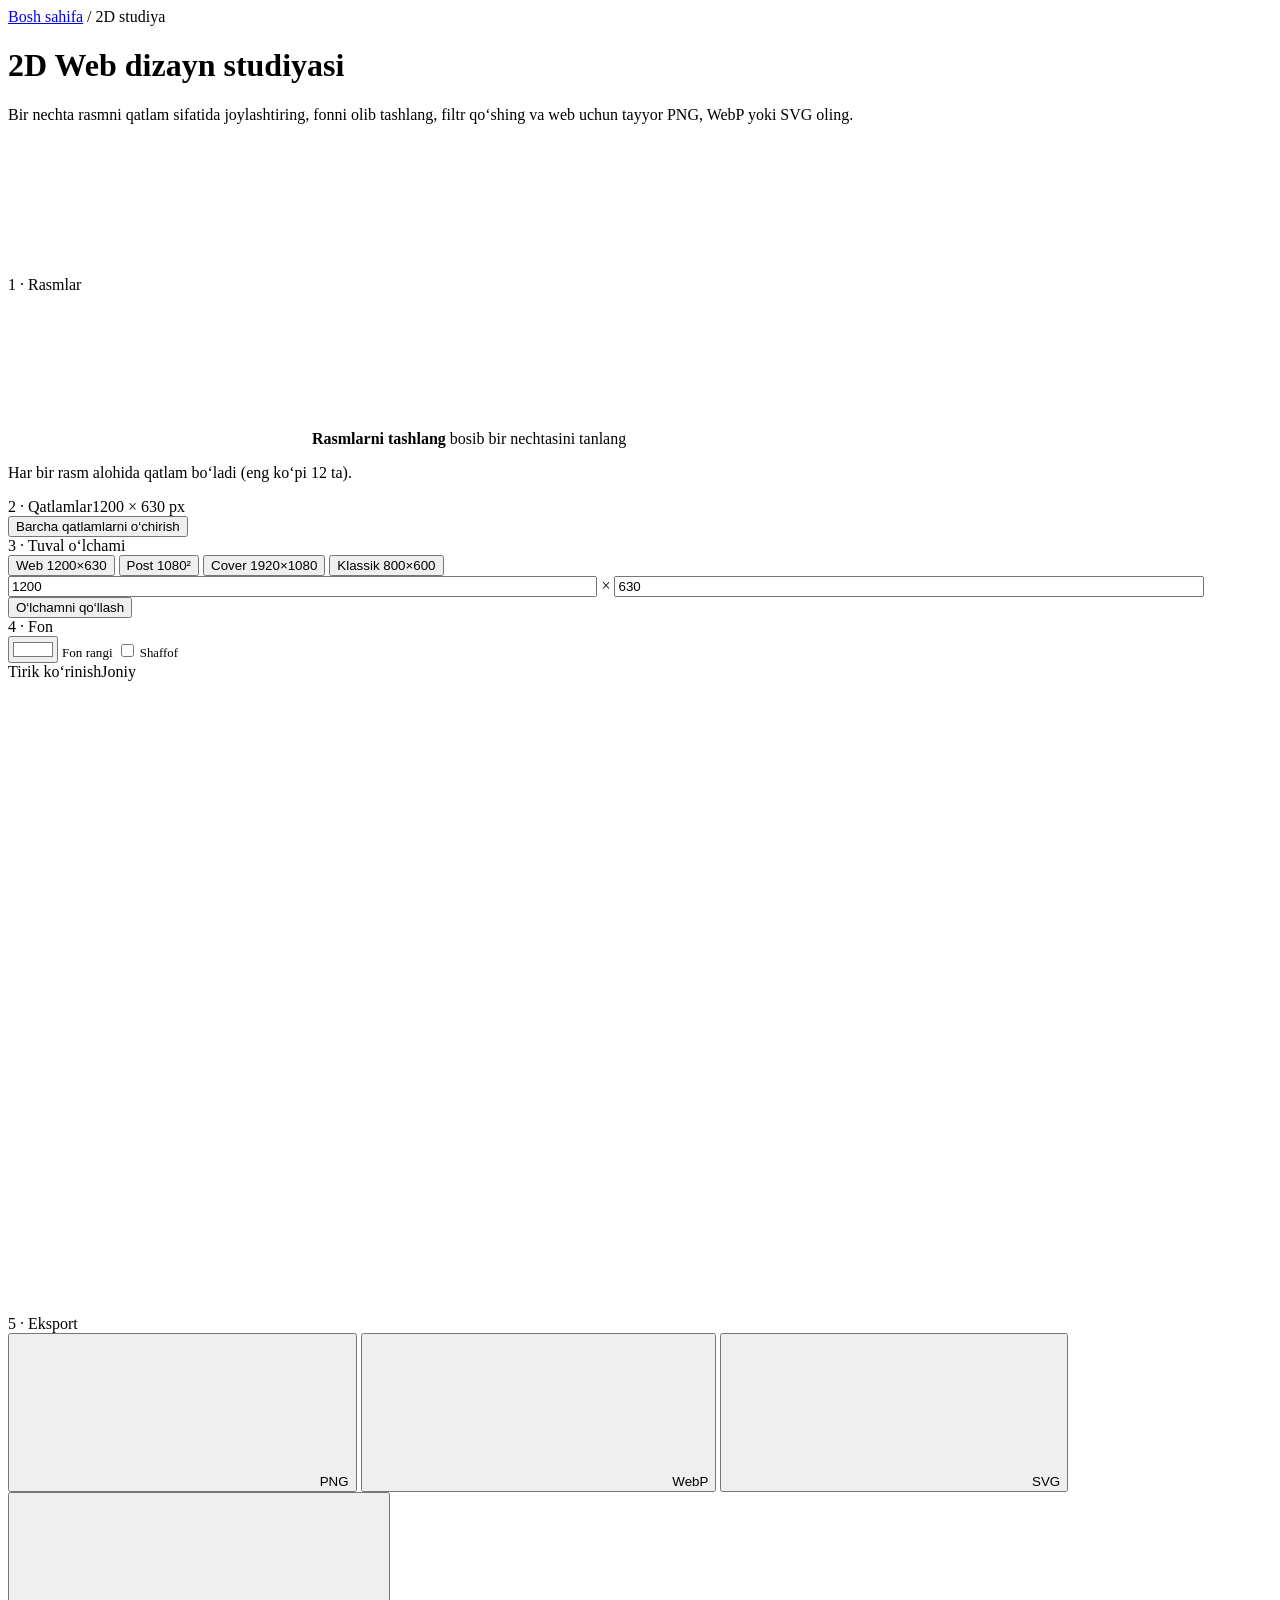
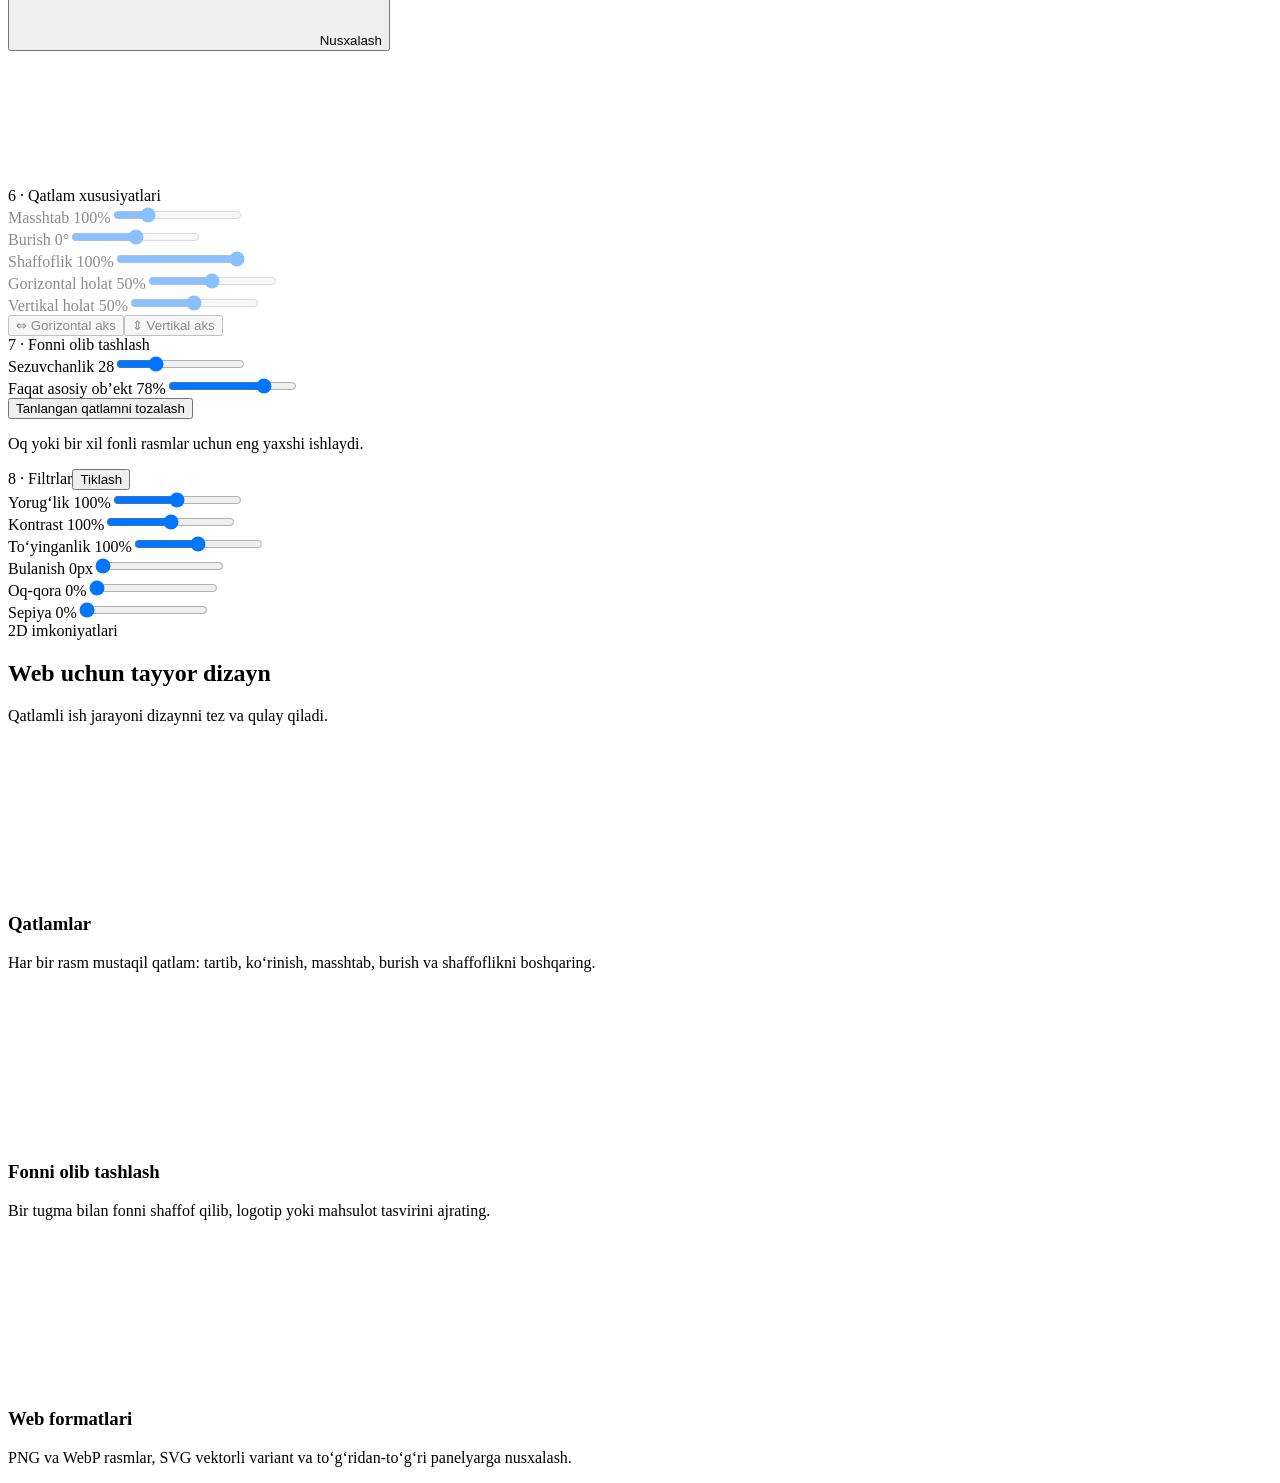
==== 2d.html @ 5fc11f39 "Add files via upload" ====
<!DOCTYPE html>
<html lang="uz">
<head>
<meta charset="utf-8">
<meta name="viewport" content="width=device-width, initial-scale=1, viewport-fit=cover">
<meta name="description" content="Form3D 2D studiyasi — rasmlardan qatlamli web dizayn yaratish, fonni olib tashlash, filtrlar va PNG/WebP/SVG eksporti.">
<meta name="theme-color" content="#6d5efc">
<link rel="icon" type="image/svg+xml" href="assets/favicon.svg">
<title>2D Web studiya — Form3D</title>
<link rel="preconnect" href="https://fonts.googleapis.com">
<link rel="preconnect" href="https://fonts.gstatic.com" crossorigin>
<link href="https://fonts.googleapis.com/css2?family=Manrope:wght@400;500;600;700;800&display=swap" rel="stylesheet">
<link rel="stylesheet" href="assets/css/style.css">
</head>
<body data-page="2d">
<div id="site-header"></div>

<main>
  <div class="page-head container">
    <div class="crumb"><a href="index.html">Bosh sahifa</a> / <span>2D studiya</span></div>
    <h1>2D Web dizayn studiyasi</h1>
    <p class="lead">Bir nechta rasmni qatlam sifatida joylashtiring, fonni olib tashlang, filtr qo‘shing va web uchun tayyor PNG, WebP yoki SVG oling.</p>
  </div>

  <div class="container editor-layout">
    <!-- LEFT: layers & canvas -->
    <aside class="panel panel-pad">
      <div class="panel-title"><span>1 · Rasmlar</span><svg class="ico"><use href="#i-layers"></use></svg></div>
      <div class="dropzone" id="drop2">
        <svg class="ico"><use href="#i-upload"></use></svg>
        <b>Rasmlarni tashlang</b>
        <span>bosib bir nechtasini tanlang</span>
      </div>
      <input type="file" id="file2" accept="image/*" multiple hidden>
      <p class="hintline">Har bir rasm alohida qatlam bo‘ladi (eng ko‘pi 12 ta).</p>
      <div class="divider"></div>
      <div class="panel-title"><span>2 · Qatlamlar</span><span class="pill" id="canvasInfo">1200 × 630 px</span></div>
      <div class="layer-list" id="layerList"></div>
      <button class="btn ghost sm block mt-3" id="clearLayers">Barcha qatlamlarni o‘chirish</button>

      <div class="divider"></div>
      <div class="panel-title"><span>3 · Tuval o‘lchami</span></div>
      <div class="size-row">
        <button class="chip on" data-size="1200x630">Web 1200×630</button>
        <button class="chip" data-size="1080x1080">Post 1080²</button>
        <button class="chip" data-size="1920x1080">Cover 1920×1080</button>
        <button class="chip" data-size="800x600">Klassik 800×600</button>
      </div>
      <div class="row mt-3">
        <input type="number" id="cwIn" min="64" max="3000" value="1200" style="width:46%">
        <span class="faint">×</span>
        <input type="number" id="chIn" min="64" max="3000" value="630" style="width:46%">
      </div>
      <button class="btn soft sm block mt-2" id="applySize">O‘lchamni qo‘llash</button>

      <div class="divider"></div>
      <div class="panel-title"><span>4 · Fon</span></div>
      <div class="color-row">
        <input type="color" id="bgColor" value="#ffffff">
        <span class="muted" style="font-size:.82rem">Fon rangi</span>
        <label class="row" style="margin-left:auto;font-size:.8rem"><input type="checkbox" id="transparent"> Shaffof</label>
      </div>
    </aside>

    <!-- CENTER: canvas -->
    <section class="editor-center">
      <div class="panel panel-pad">
        <div class="panel-title"><span>Tirik ko‘rinish</span><span class="pill ok">Joniy</span></div>
        <div class="canvas-wrap"><canvas id="c2d" width="1200" height="630"></canvas></div>
      </div>
      <div class="panel panel-pad">
        <div class="panel-title"><span>5 · Eksport</span></div>
        <div class="export-bar">
          <button class="btn" id="dlPng2"><svg class="ico"><use href="#i-image"></use></svg> PNG</button>
          <button class="btn ghost" id="dlWebp"><svg class="ico"><use href="#i-globe"></use></svg> WebP</button>
          <button class="btn ghost" id="dlSvg"><svg class="ico"><use href="#i-box"></use></svg> SVG</button>
          <button class="btn soft" id="copyPng"><svg class="ico"><use href="#i-copy"></use></svg> Nusxalash</button>
        </div>
      </div>
    </section>

    <!-- RIGHT: properties -->
    <aside class="panel panel-pad editor-right">
      <div class="panel-title"><span>6 · Qatlam xususiyatlari</span><svg class="ico"><use href="#i-sliders"></use></svg></div>
      <div id="layerProps" style="opacity:.45">
        <div class="field"><label>Masshtab <output id="oScale">100%</output></label><input type="range" id="selScale" min="5" max="400" value="100"></div>
        <div class="field"><label>Burish <output id="oRot">0°</output></label><input type="range" id="selRot" min="-180" max="180" value="0"></div>
        <div class="field"><label>Shaffoflik <output id="oOpacity">100%</output></label><input type="range" id="selOpacity" min="5" max="100" value="100"></div>
        <div class="field"><label>Gorizontal holat <output id="oX">50%</output></label><input type="range" id="selX" min="0" max="100" value="50"></div>
        <div class="field"><label>Vertikal holat <output id="oY">50%</output></label><input type="range" id="selY" min="0" max="100" value="50"></div>
        <div class="row"><button class="chip" id="flipH">⇔ Gorizontal aks</button><button class="chip" id="flipV">⇕ Vertikal aks</button></div>
      </div>

      <div class="divider"></div>
      <div class="panel-title"><span>7 · Fonni olib tashlash</span></div>
      <div class="field"><label>Sezuvchanlik <output id="oTol2">28</output></label><input type="range" id="bgTol2" min="0" max="100" value="28"></div>
      <div class="field"><label>Faqat asosiy ob’ekt <output id="oIso2">78%</output></label><input type="range" id="iso2" min="0" max="100" value="78"></div>
      <button class="btn soft sm block" id="removeBg2">Tanlangan qatlamni tozalash</button>
      <p class="hintline">Oq yoki bir xil fonli rasmlar uchun eng yaxshi ishlaydi.</p>

      <div class="divider"></div>
      <div class="panel-title"><span>8 · Filtrlar</span><button class="chip" id="resetFilters">Tiklash</button></div>
      <div class="filter-grid">
        <div class="field"><label>Yorug‘lik <output id="oBright">100%</output></label><input type="range" id="fBright" min="0" max="200" value="100"></div>
        <div class="field"><label>Kontrast <output id="oContrast">100%</output></label><input type="range" id="fContrast" min="0" max="200" value="100"></div>
        <div class="field"><label>To‘yinganlik <output id="oSat">100%</output></label><input type="range" id="fSat" min="0" max="200" value="100"></div>
        <div class="field"><label>Bulanish <output id="oBlur">0px</output></label><input type="range" id="fBlur" min="0" max="20" value="0"></div>
        <div class="field"><label>Oq-qora <output id="oGray">0%</output></label><input type="range" id="fGray" min="0" max="100" value="0"></div>
        <div class="field"><label>Sepiya <output id="oSepia">0%</output></label><input type="range" id="fSepia" min="0" max="100" value="0"></div>
      </div>
    </aside>
  </div>

  <section class="section tight" style="background:var(--bg-alt)">
    <div class="container">
      <div class="section-head reveal"><span class="eyebrow">2D imkoniyatlari</span><h2>Web uchun tayyor dizayn</h2><p>Qatlamli ish jarayoni dizaynni tez va qulay qiladi.</p></div>
      <div class="grid g3">
        <div class="card reveal"><div class="ico-box"><svg class="ico"><use href="#i-layers"></use></svg></div><h3>Qatlamlar</h3><p>Har bir rasm mustaqil qatlam: tartib, ko‘rinish, masshtab, burish va shaffoflikni boshqaring.</p></div>
        <div class="card reveal"><div class="ico-box"><svg class="ico"><use href="#i-wand"></use></svg></div><h3>Fonni olib tashlash</h3><p>Bir tugma bilan fonni shaffof qilib, logotip yoki mahsulot tasvirini ajrating.</p></div>
        <div class="card reveal"><div class="ico-box"><svg class="ico"><use href="#i-globe"></use></svg></div><h3>Web formatlari</h3><p>PNG va WebP rasmlar, SVG vektorli variant va to‘g‘ridan-to‘g‘ri panelyarga nusxalash.</p></div>
      </div>
    </div>
  </section>
</main>

<div id="site-footer"></div>

<script src="assets/js/common.js"></script>
<script src="assets/js/relief.js"></script>
<script src="assets/js/two-d-studio.js"></script>
<script>
[['bgTol2','oTol2',''],['iso2','oIso2','%']].forEach(function(p){
  document.getElementById(p[0]).addEventListener('input', function(){
    document.getElementById(p[1]).textContent = this.value + p[2];
  });
});
</script>
</body>
</html>
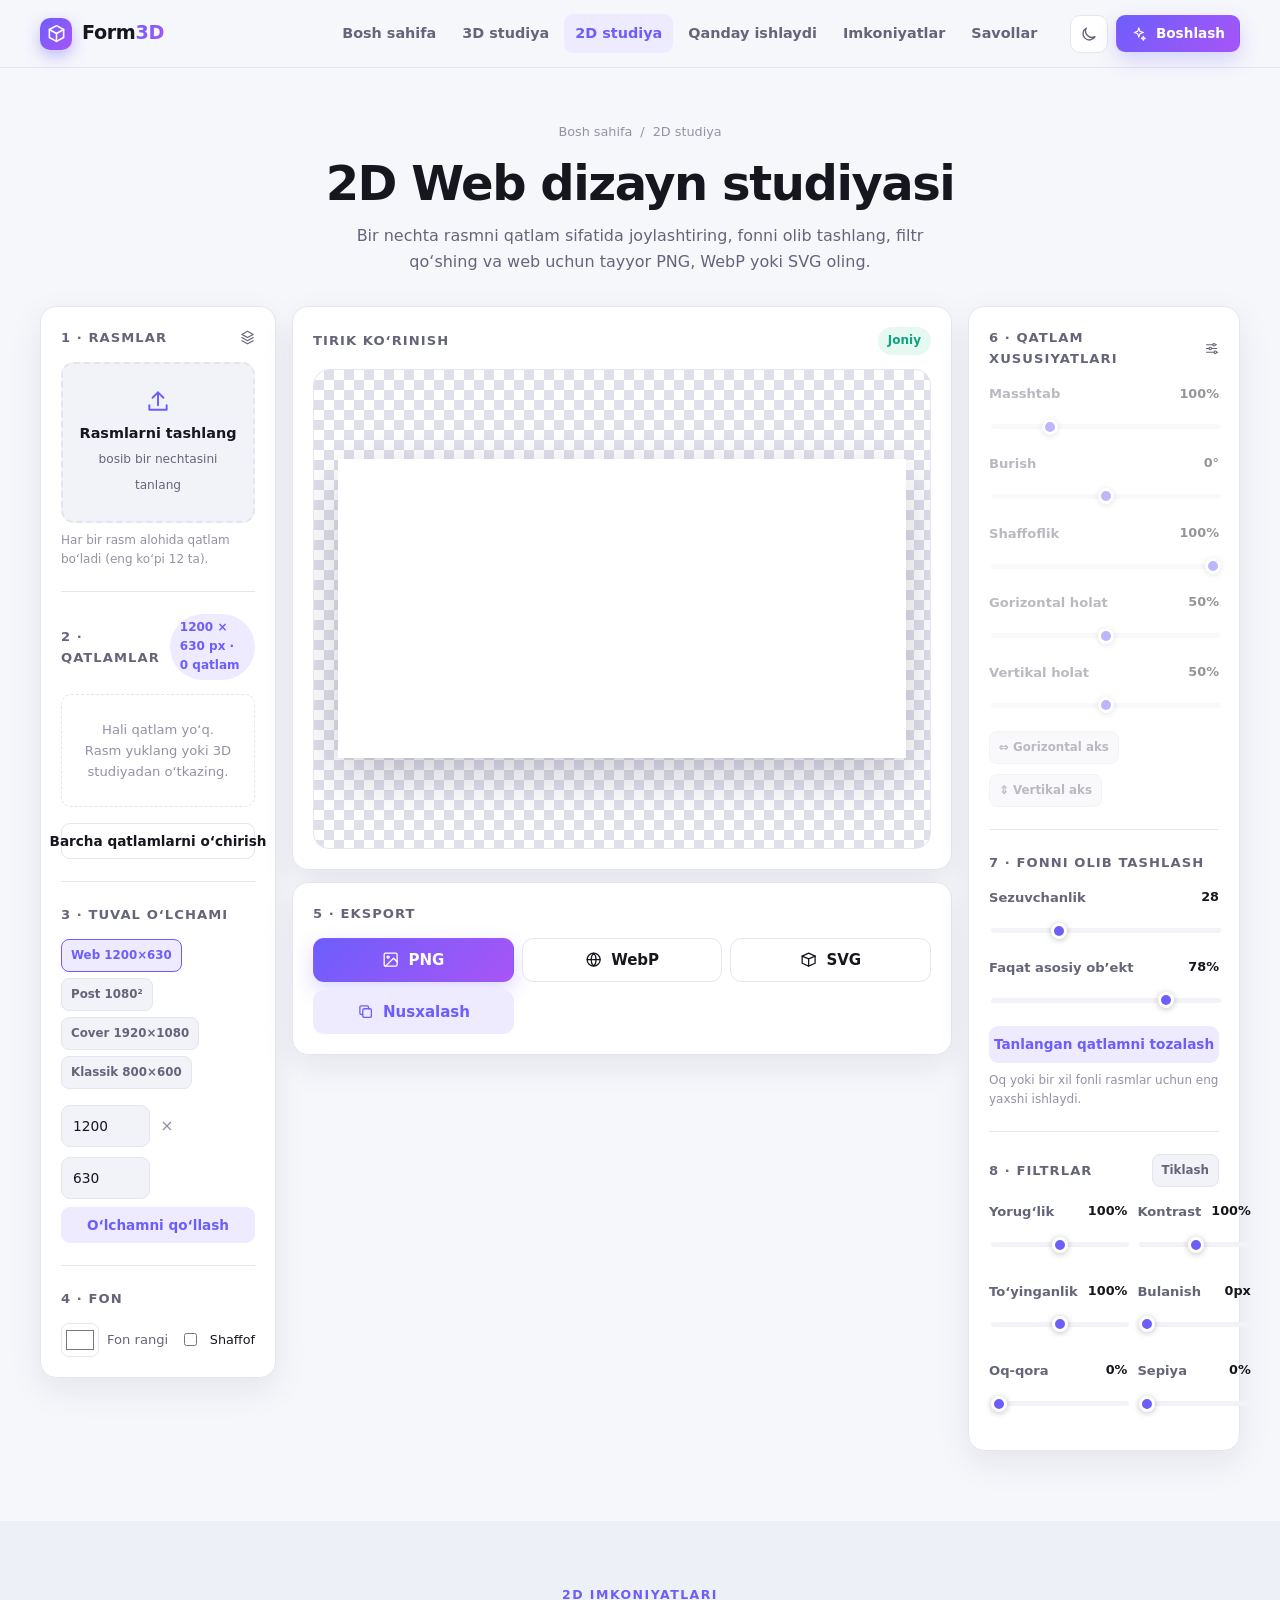
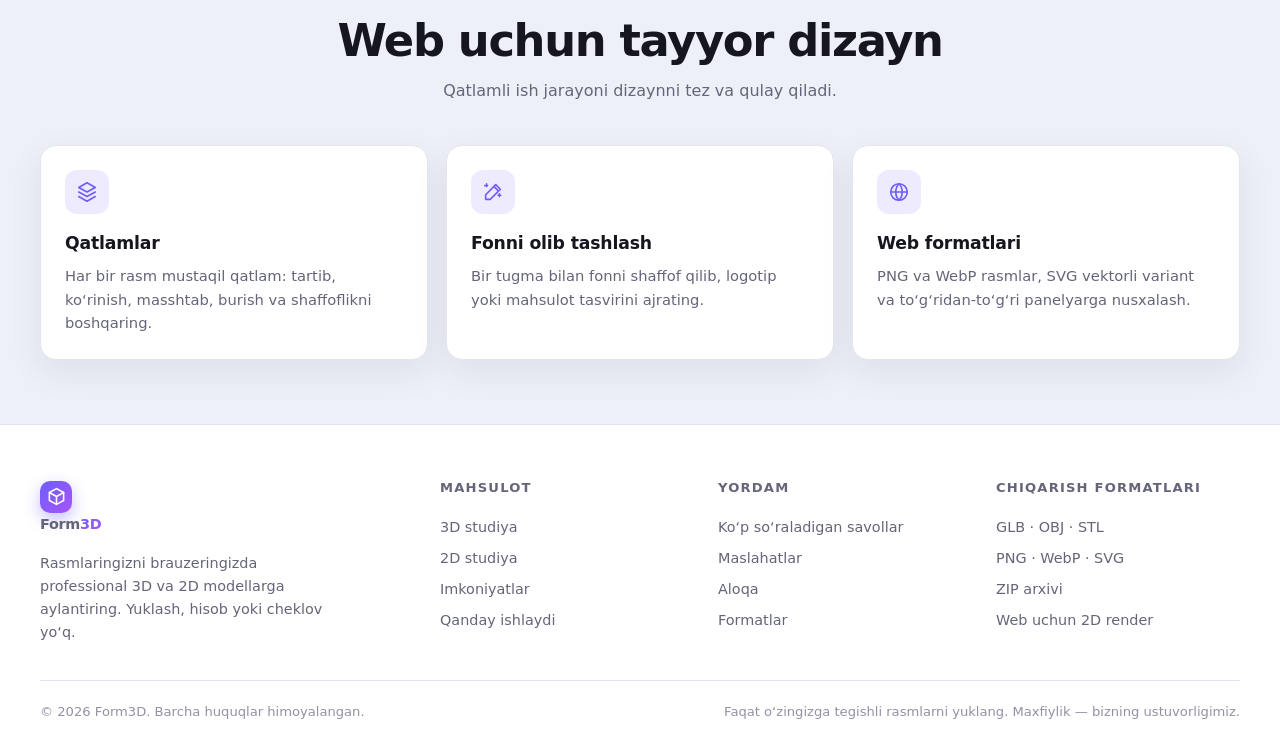
==== commit 27a0546b: "Add files via upload" ====
--- a/2d.html
+++ b/2d.html
@@ -5,12 +5,12 @@
 <meta name="viewport" content="width=device-width, initial-scale=1, viewport-fit=cover">
 <meta name="description" content="Form3D 2D studiyasi — rasmlardan qatlamli web dizayn yaratish, fonni olib tashlash, filtrlar va PNG/WebP/SVG eksporti.">
 <meta name="theme-color" content="#6d5efc">
-<link rel="icon" type="image/svg+xml" href="assets/favicon.svg">
+<link rel="icon" type="image/svg+xml" href="favicon.svg">
 <title>2D Web studiya — Form3D</title>
 <link rel="preconnect" href="https://fonts.googleapis.com">
 <link rel="preconnect" href="https://fonts.gstatic.com" crossorigin>
 <link href="https://fonts.googleapis.com/css2?family=Manrope:wght@400;500;600;700;800&display=swap" rel="stylesheet">
-<link rel="stylesheet" href="assets/css/style.css">
+<link rel="stylesheet" href="style.css">
 </head>
 <body data-page="2d">
 <div id="site-header"></div>
@@ -125,9 +125,9 @@
 
 <div id="site-footer"></div>
 
-<script src="assets/js/common.js"></script>
-<script src="assets/js/relief.js"></script>
-<script src="assets/js/two-d-studio.js"></script>
+<script src="common.js"></script>
+<script src="relief.js"></script>
+<script src="two-d-studio.js"></script>
 <script>
 [['bgTol2','oTol2',''],['iso2','oIso2','%']].forEach(function(p){
   document.getElementById(p[0]).addEventListener('input', function(){
--- a/style.css
+++ b/style.css
@@ -0,0 +1,384 @@
+/* ==========================================================================
+   Form3D — Professional UI system
+   ========================================================================== */
+:root{
+  --bg:#f6f7fb; --bg-alt:#eef0f8; --surface:#ffffff; --surface-2:#f2f3f9;
+  --text:#16161f; --muted:#65657a; --faint:#9292a5; --line:#e4e5ef;
+  --brand:#6d5efc; --brand-2:#a855f7; --brand-soft:#eeeaff; --brand-ink:#fff;
+  --ok:#0ea37f; --ok-soft:#e5f8f2; --warn:#e0930b; --danger:#e5484d;
+  --shadow:0 12px 34px rgba(30,26,70,.08); --shadow-lg:0 24px 64px rgba(30,26,70,.14);
+  --r:16px; --r-sm:10px; --header-h:68px; --max:1200px;
+  --grad:linear-gradient(135deg,var(--brand),var(--brand-2));
+  --checker:conic-gradient(#dfe0ea 25%,#fff 0 50%,#dfe0ea 0 75%,#fff 0) 0 0/20px 20px;
+}
+html[data-theme="dark"]{
+  --bg:#0b0b12; --bg-alt:#101018; --surface:#15151f; --surface-2:#1c1c29;
+  --text:#f4f4fa; --muted:#9c9cb0; --faint:#71718a; --line:#282838;
+  --brand:#8b7bff; --brand-2:#c77dff; --brand-soft:#241d40; --brand-ink:#120d22;
+  --ok:#34d3a6; --ok-soft:#123328; --warn:#fbbf24; --danger:#ff6b6b;
+  --shadow:0 14px 40px rgba(0,0,0,.34); --shadow-lg:0 28px 70px rgba(0,0,0,.5);
+  --checker:conic-gradient(#242433 25%,#15151f 0 50%,#242433 0 75%,#15151f 0) 0 0/20px 20px;
+}
+*,*::before,*::after{box-sizing:border-box}
+html{scroll-behavior:smooth;scroll-padding-top:calc(var(--header-h) + 18px)}
+body{margin:0;background:var(--bg);color:var(--text);font-family:Manrope,system-ui,-apple-system,"Segoe UI",Roboto,sans-serif;line-height:1.6;-webkit-font-smoothing:antialiased;overflow-x:hidden}
+body.nav-open{overflow:hidden}
+img,svg,canvas{display:block;max-width:100%}
+a{color:inherit;text-decoration:none}
+button,input,select,textarea{font:inherit;color:inherit}
+button{cursor:pointer}
+::selection{background:var(--brand);color:#fff}
+.ico{width:1.15em;height:1.15em;fill:none;stroke:currentColor;stroke-width:1.8;stroke-linecap:round;stroke-linejoin:round;flex:none}
+.ico.fill{fill:currentColor;stroke:none}
+.container{width:min(100% - 36px,var(--max));margin-inline:auto}
+.sr{position:absolute;width:1px;height:1px;overflow:hidden;clip:rect(0 0 0 0);white-space:nowrap}
+
+/* ---------- Header ---------- */
+.site-header{position:sticky;top:0;z-index:50;height:var(--header-h);background:color-mix(in srgb,var(--bg) 86%,transparent);backdrop-filter:blur(16px);border-bottom:1px solid var(--line)}
+.header-inner{height:100%;display:flex;align-items:center;gap:22px}
+.brand{display:flex;align-items:center;gap:10px;font-weight:800;font-size:1.2rem;letter-spacing:-.02em;white-space:nowrap}
+.brand-mark{width:32px;height:32px;border-radius:10px;background:var(--grad);display:grid;place-items:center;color:#fff;box-shadow:0 6px 16px color-mix(in srgb,var(--brand) 40%,transparent)}
+.brand-mark .ico{width:19px;height:19px;stroke-width:2}
+.grad-text{background:var(--grad);-webkit-background-clip:text;background-clip:text;color:transparent}
+.nav{display:flex;align-items:center;gap:4px;margin-left:auto;font-size:.9rem;font-weight:600;color:var(--muted)}
+.nav a{padding:8px 11px;border-radius:9px;transition:.18s}
+.nav a:hover{color:var(--text);background:var(--surface-2)}
+.nav a.active{color:var(--brand);background:var(--brand-soft)}
+.header-actions{display:flex;align-items:center;gap:8px}
+.icon-btn{width:38px;height:38px;display:grid;place-items:center;border:1px solid var(--line);background:var(--surface);border-radius:10px;color:var(--muted);transition:.18s}
+.icon-btn:hover{color:var(--brand);border-color:var(--brand)}
+.icon-btn .ico{width:18px;height:18px}
+.nav-toggle{display:none}
+@media(max-width:1060px){.nav{position:fixed;inset:var(--header-h) 0 auto;flex-direction:column;align-items:stretch;gap:4px;background:var(--surface);border-bottom:1px solid var(--line);padding:16px 18px 20px;box-shadow:var(--shadow-lg);transform:translateY(-12px);opacity:0;pointer-events:none;transition:.2s}.nav.open{transform:none;opacity:1;pointer-events:auto}.nav a{padding:12px 14px}.nav-toggle{display:grid}}
+
+/* ---------- Buttons ---------- */
+.btn{display:inline-flex;align-items:center;justify-content:center;gap:9px;border:1px solid transparent;border-radius:11px;padding:12px 20px;font-weight:700;font-size:.94rem;line-height:1.2;background:var(--grad);color:#fff;box-shadow:0 8px 20px color-mix(in srgb,var(--brand) 24%,transparent);transition:transform .16s,box-shadow .16s,opacity .16s;white-space:nowrap}
+.btn:hover{transform:translateY(-2px);box-shadow:0 14px 28px color-mix(in srgb,var(--brand) 34%,transparent)}
+.btn:active{transform:translateY(0)}
+.btn:disabled{opacity:.45;cursor:not-allowed;transform:none;box-shadow:none}
+.btn.sm{padding:9px 14px;font-size:.85rem;border-radius:9px}
+.btn.lg{padding:15px 26px;font-size:1rem}
+.btn.block{width:100%}
+.btn.ghost{background:var(--surface);color:var(--text);border-color:var(--line);box-shadow:none}
+.btn.ghost:hover{border-color:var(--brand);color:var(--brand);box-shadow:none}
+.btn.soft{background:var(--brand-soft);color:var(--brand);box-shadow:none}
+.btn.soft:hover{box-shadow:none;background:color-mix(in srgb,var(--brand-soft) 80%,var(--brand) 20%)}
+.btn.icon-only{padding:10px;width:40px;height:40px}
+
+/* ---------- Shared bits ---------- */
+.badge{display:inline-flex;align-items:center;gap:8px;border:1px solid var(--line);background:var(--surface);border-radius:99px;padding:6px 14px;font-size:.78rem;font-weight:700;color:var(--muted);box-shadow:var(--shadow)}
+.badge .dot{width:7px;height:7px;border-radius:50%;background:var(--ok);box-shadow:0 0 0 4px color-mix(in srgb,var(--ok) 16%,transparent)}
+.section{padding:88px 0}
+.section.tight{padding:64px 0}
+.section-head{max-width:660px;margin:0 auto 42px;text-align:center}
+.eyebrow{display:block;font-size:.78rem;font-weight:800;letter-spacing:.12em;text-transform:uppercase;color:var(--brand);margin-bottom:10px}
+.section-head h2,.page-head h1{font-size:clamp(1.9rem,3.6vw,2.8rem);line-height:1.14;letter-spacing:-.03em;margin:0 0 12px}
+.section-head p,.page-head p{color:var(--muted);margin:0;font-size:1rem}
+.grid{display:grid;gap:18px}
+.g2{grid-template-columns:repeat(2,minmax(0,1fr))}
+.g3{grid-template-columns:repeat(3,minmax(0,1fr))}
+.g4{grid-template-columns:repeat(4,minmax(0,1fr))}
+@media(max-width:900px){.g3,.g4{grid-template-columns:repeat(2,minmax(0,1fr))}}
+@media(max-width:620px){.g2,.g3,.g4{grid-template-columns:1fr}}
+.card{background:var(--surface);border:1px solid var(--line);border-radius:var(--r);padding:24px;box-shadow:var(--shadow)}
+.card.pad-sm{padding:18px}
+.card h3{margin:0 0 6px;font-size:1.08rem;letter-spacing:-.01em}
+.card p{margin:0;color:var(--muted);font-size:.92rem}
+.ico-box{width:44px;height:44px;border-radius:12px;background:var(--brand-soft);color:var(--brand);display:grid;place-items:center;margin-bottom:16px}
+.ico-box .ico{width:22px;height:22px}
+.feature-card{transition:transform .2s,box-shadow .2s,border-color .2s}
+.feature-card:hover{transform:translateY(-5px);box-shadow:var(--shadow-lg);border-color:color-mix(in srgb,var(--brand) 35%,var(--line))}
+.feature-card:hover .ico-box{background:var(--grad);color:#fff}
+.muted{color:var(--muted)}.faint{color:var(--faint)}
+.center{text-align:center}
+.mt-0{margin-top:0}.mt-2{margin-top:8px}.mt-3{margin-top:16px}.mt-5{margin-top:32px}
+.stack{display:flex;flex-direction:column;gap:10px}
+.row{display:flex;align-items:center;gap:10px;flex-wrap:wrap}
+.divider{height:1px;background:var(--line);margin:22px 0}
+.pill{display:inline-flex;align-items:center;gap:6px;font-size:.75rem;font-weight:700;padding:4px 10px;border-radius:99px;background:var(--brand-soft);color:var(--brand)}
+.pill.ok{background:var(--ok-soft);color:var(--ok)}
+.reveal{opacity:0;transform:translateY(22px);transition:opacity .6s ease,transform .6s ease}
+.reveal.in{opacity:1;transform:none}
+
+/* ---------- Hero (home) ---------- */
+.hero{position:relative;overflow:hidden;padding:78px 0 70px}
+.hero::before,.hero::after{content:"";position:absolute;border-radius:50%;filter:blur(6px);pointer-events:none}
+.hero::before{width:460px;height:460px;background:radial-gradient(circle,color-mix(in srgb,var(--brand) 22%,transparent),transparent 68%);top:-180px;left:-120px}
+.hero::after{width:520px;height:520px;background:radial-gradient(circle,color-mix(in srgb,var(--brand-2) 18%,transparent),transparent 68%);bottom:-260px;right:-140px}
+.hero-grid{display:grid;grid-template-columns:1.08fr .92fr;gap:54px;align-items:center;position:relative}
+@media(max-width:960px){.hero-grid{grid-template-columns:1fr;gap:40px}}
+.hero h1{font-size:clamp(2.4rem,5.4vw,4.1rem);line-height:1.06;letter-spacing:-.045em;margin:18px 0 18px}
+.hero h1 .grad-text{display:block}
+.hero-lead{font-size:1.1rem;color:var(--muted);max-width:560px;margin:0 0 28px}
+.hero-cta{display:flex;gap:12px;flex-wrap:wrap}
+.hero-meta{display:flex;gap:22px;flex-wrap:wrap;margin-top:30px;font-size:.84rem;color:var(--muted)}
+.hero-meta span{display:flex;align-items:center;gap:7px}
+.hero-meta .ico{color:var(--ok)}
+.hero-visual{position:relative;height:420px;display:grid;place-items:center}
+.orb{position:absolute;width:300px;height:300px;border-radius:50%;background:var(--grad);opacity:.13;filter:blur(36px)}
+.float-card{position:absolute;background:color-mix(in srgb,var(--surface) 92%,transparent);border:1px solid var(--line);border-radius:18px;padding:12px 14px;box-shadow:var(--shadow-lg);backdrop-filter:blur(10px);font-size:.8rem;display:flex;align-items:center;gap:9px;font-weight:700;animation:float 5s ease-in-out infinite}
+.float-card .ico{color:var(--brand)}
+.float-card.a{top:38px;right:6px;animation-delay:.4s}
+.float-card.b{bottom:54px;left:0;animation-delay:1.6s}
+.float-card.c{bottom:18px;right:22px;animation-delay:2.6s}
+@keyframes float{0%,100%{transform:translateY(0)}50%{transform:translateY(-12px)}}
+.scene-3d{position:relative;width:320px;height:320px;display:grid;place-items:center;perspective:900px}
+.cube3d{position:relative;width:150px;height:150px;transform-style:preserve-3d;animation:spin 16s linear infinite}
+.cube3d span{position:absolute;inset:0;border:2px solid color-mix(in srgb,var(--brand) 70%,transparent);background:linear-gradient(135deg,color-mix(in srgb,var(--brand) 20%,transparent),color-mix(in srgb,var(--brand-2) 8%,transparent));border-radius:14px;box-shadow:inset 0 0 30px color-mix(in srgb,var(--brand) 18%,transparent)}
+.cube3d span:nth-child(1){transform:translateZ(75px)}
+.cube3d span:nth-child(2){transform:rotateY(180deg) translateZ(75px)}
+.cube3d span:nth-child(3){transform:rotateY(90deg) translateZ(75px)}
+.cube3d span:nth-child(4){transform:rotateY(-90deg) translateZ(75px)}
+.cube3d span:nth-child(5){transform:rotateX(90deg) translateZ(75px)}
+.cube3d span:nth-child(6){transform:rotateX(-90deg) translateZ(75px)}
+@keyframes spin{from{transform:rotateX(-22deg) rotateY(0)}to{transform:rotateX(-22deg) rotateY(360deg)}}
+.ring{position:absolute;width:270px;height:270px;border:1px dashed color-mix(in srgb,var(--brand) 34%,transparent);border-radius:50%;animation:spinR 30s linear infinite}
+@keyframes spinR{to{transform:rotate(360deg)}}
+
+/* ---------- Stats / marquee ---------- */
+.stats{background:var(--surface);border-block:1px solid var(--line)}
+.stats .container{display:grid;grid-template-columns:repeat(4,1fr);gap:12px;padding-block:28px}
+@media(max-width:700px){.stats .container{grid-template-columns:repeat(2,1fr)}}
+.stat{text-align:center;padding:8px}
+.stat b{display:block;font-size:1.8rem;letter-spacing:-.03em;background:var(--grad);-webkit-background-clip:text;background-clip:text;color:transparent}
+.stat span{font-size:.82rem;color:var(--muted)}
+
+/* ---------- Steps ---------- */
+.step{position:relative;padding-left:0;text-align:center}
+.step-n{width:52px;height:52px;border-radius:16px;background:var(--grad);color:#fff;display:grid;place-items:center;font-weight:800;font-size:1.15rem;margin:0 auto 16px;box-shadow:0 10px 22px color-mix(in srgb,var(--brand) 30%,transparent)}
+.step h3{margin:0 0 6px}
+.step p{color:var(--muted);font-size:.92rem;margin:0}
+.step::after{content:"";position:absolute;top:26px;left:calc(50% + 34px);width:calc(100% - 68px);border-top:2px dashed var(--line)}
+.step:last-child::after{display:none}
+@media(max-width:900px){.step::after{display:none}}
+
+/* ---------- Showcase ---------- */
+.show-card{border:1px solid var(--line);border-radius:var(--r);overflow:hidden;background:var(--surface);box-shadow:var(--shadow);transition:transform .2s}
+.show-card:hover{transform:translateY(-4px)}
+.show-card .thumb{height:170px;display:grid;place-items:center;background:var(--surface-2);position:relative;overflow:hidden}
+.show-card .thumb::before{content:"";position:absolute;inset:0;background-image:linear-gradient(var(--line) 1px,transparent 1px),linear-gradient(90deg,var(--line) 1px,transparent 1px);background-size:22px 22px;opacity:.5}
+.show-card .thumb span{font-size:3.4rem;position:relative;filter:drop-shadow(0 12px 14px rgba(0,0,0,.16))}
+.show-card .body{padding:16px 18px}
+.show-card h3{margin:0 0 4px;font-size:1rem}
+.show-card p{margin:0;color:var(--muted);font-size:.85rem}
+
+/* ---------- Split CTA cards ---------- */
+.split-card{position:relative;overflow:hidden;border:1px solid var(--line);border-radius:22px;padding:34px;background:var(--surface);box-shadow:var(--shadow)}
+.split-card::after{content:"";position:absolute;width:230px;height:230px;border-radius:50%;right:-90px;top:-100px;background:var(--grad);opacity:.1;filter:blur(10px)}
+.split-card h3{font-size:1.5rem;margin:0 0 8px;letter-spacing:-.02em}
+.split-card p{color:var(--muted);margin:0 0 22px;max-width:390px}
+.split-card .list{list-style:none;padding:0;margin:0 0 24px;display:grid;gap:8px;font-size:.9rem}
+.split-card li{display:flex;align-items:center;gap:9px}
+.split-card li .ico{color:var(--ok)}
+
+/* ---------- Testimonials ---------- */
+.quote{font-size:.96rem;color:var(--text);margin:0 0 18px}
+.who{display:flex;align-items:center;gap:11px}
+.avatar{width:40px;height:40px;border-radius:50%;display:grid;place-items:center;font-weight:800;color:#fff;background:var(--grad)}
+.who b{display:block;font-size:.88rem}
+.who span{font-size:.78rem;color:var(--muted)}
+.stars{color:var(--warn);display:flex;gap:2px;margin-bottom:12px}
+.stars .ico{width:15px;height:15px}
+
+/* ---------- FAQ ---------- */
+.faq-list{max-width:820px;margin-inline:auto;display:grid;gap:10px}
+.faq-item{background:var(--surface);border:1px solid var(--line);border-radius:14px;overflow:hidden}
+.faq-item summary{list-style:none;cursor:pointer;padding:18px 20px;font-weight:700;display:flex;align-items:center;justify-content:space-between;gap:16px}
+.faq-item summary::-webkit-details-marker{display:none}
+.faq-item summary .ico{color:var(--muted);transition:transform .2s}
+.faq-item[open] summary .ico{transform:rotate(180deg);color:var(--brand)}
+.faq-item .faq-body{padding:0 20px 18px;color:var(--muted);font-size:.93rem;border-top:1px solid var(--line);padding-top:14px;margin-top:0}
+.faq-cat{font-size:.78rem;font-weight:800;text-transform:uppercase;letter-spacing:.1em;color:var(--brand);margin:26px 0 12px;text-align:center}
+
+/* ---------- CTA banner ---------- */
+.cta-banner{position:relative;overflow:hidden;border-radius:24px;padding:52px 40px;text-align:center;background:var(--grad);color:#fff}
+.cta-banner::before,.cta-banner::after{content:"";position:absolute;border:1px solid rgba(255,255,255,.22);border-radius:50%}
+.cta-banner::before{width:340px;height:340px;left:-120px;bottom:-210px}
+.cta-banner::after{width:260px;height:260px;right:-80px;top:-140px}
+.cta-banner h2{font-size:clamp(1.8rem,3.6vw,2.6rem);margin:0 0 10px;letter-spacing:-.03em;position:relative}
+.cta-banner p{margin:0 auto 26px;max-width:540px;opacity:.9;position:relative}
+.cta-banner .btn{background:#fff;color:var(--brand);box-shadow:0 12px 28px rgba(0,0,0,.14);position:relative}
+.cta-banner .btn.ghost{background:transparent;color:#fff;border-color:rgba(255,255,255,.5)}
+
+/* ---------- Footer ---------- */
+.site-footer{background:var(--surface);border-top:1px solid var(--line);padding:52px 0 26px}
+.footer-grid{display:grid;grid-template-columns:1.5fr repeat(3,1fr);gap:34px}
+@media(max-width:820px){.footer-grid{grid-template-columns:1fr 1fr}}
+.footer-grid h4{font-size:.82rem;text-transform:uppercase;letter-spacing:.09em;margin:0 0 14px;color:var(--muted)}
+.footer-grid a{display:block;font-size:.9rem;color:var(--muted);padding:4px 0}
+.footer-grid a:hover{color:var(--brand)}
+.footer-about p{color:var(--muted);font-size:.9rem;max-width:300px;margin:12px 0 0}
+.footer-bottom{border-top:1px solid var(--line);margin-top:36px;padding-top:20px;display:flex;justify-content:space-between;gap:14px;flex-wrap:wrap;font-size:.82rem;color:var(--faint)}
+
+/* ---------- Page header ---------- */
+.page-head{padding:54px 0 32px;text-align:center;position:relative}
+.page-head h1{font-size:clamp(2rem,4vw,3rem)}
+.page-head .lead{max-width:640px;margin:12px auto 0;color:var(--muted)}
+.crumb{display:flex;gap:8px;align-items:center;justify-content:center;font-size:.8rem;color:var(--faint);margin-bottom:14px}
+.crumb a:hover{color:var(--brand)}
+
+/* ---------- Studio layout ---------- */
+.studio-layout{display:grid;grid-template-columns:372px minmax(0,1fr);gap:18px;align-items:start;padding-bottom:70px}
+@media(max-width:1020px){.studio-layout{grid-template-columns:1fr}}
+.panel{background:var(--surface);border:1px solid var(--line);border-radius:var(--r);box-shadow:var(--shadow)}
+.panel-pad{padding:20px}
+.panel-title{display:flex;align-items:center;justify-content:space-between;gap:10px;margin:0 0 14px;font-size:.82rem;font-weight:800;text-transform:uppercase;letter-spacing:.08em;color:var(--muted)}
+.panel-title .pill{text-transform:none;letter-spacing:0}
+.field{margin:0 0 16px}
+.field:last-child{margin-bottom:0}
+.field > label,.lbl{display:flex;align-items:center;justify-content:space-between;gap:10px;font-size:.82rem;font-weight:700;color:var(--muted);margin-bottom:7px}
+.field output{color:var(--text);font-variant-numeric:tabular-nums;font-weight:800;font-size:.8rem}
+input[type=range]{width:100%;height:5px;appearance:none;background:var(--surface-2);border-radius:99px;outline:none;accent-color:var(--brand)}
+input[type=range]::-webkit-slider-thumb{appearance:none;width:16px;height:16px;border-radius:50%;background:var(--brand);border:3px solid var(--surface);box-shadow:0 1px 6px rgba(0,0,0,.25);cursor:pointer}
+input[type=range]::-moz-range-thumb{width:12px;height:12px;border-radius:50%;background:var(--brand);border:3px solid var(--surface);cursor:pointer}
+input[type=text],input[type=number],select{width:100%;border:1px solid var(--line);background:var(--surface-2);border-radius:9px;padding:9px 11px;font-size:.86rem;outline:none}
+input[type=text]:focus,input[type=number]:focus,select:focus{border-color:var(--brand);box-shadow:0 0 0 3px var(--brand-soft)}
+.seg{display:grid;grid-template-columns:repeat(var(--cols,2),1fr);gap:7px}
+.seg label{border:1px solid var(--line);border-radius:11px;padding:10px 8px;text-align:center;cursor:pointer;font-size:.8rem;font-weight:700;color:var(--muted);transition:.16s;display:grid;gap:3px;line-height:1.25}
+.seg label small{font-weight:500;font-size:.7rem;color:var(--faint)}
+.seg input{position:absolute;opacity:0;pointer-events:none}
+.seg label:has(input:checked){border-color:var(--brand);background:var(--brand-soft);color:var(--brand)}
+.seg label:has(input:checked) small{color:var(--brand)}
+.seg label:has(input:disabled){opacity:.4;cursor:not-allowed}
+.seg label .ico{width:18px;height:18px;margin:0 auto 2px}
+.dropzone{border:2px dashed var(--line);border-radius:13px;padding:20px 14px;text-align:center;cursor:pointer;transition:.18s;background:var(--surface-2);color:var(--muted)}
+.dropzone:hover,.dropzone.on{border-color:var(--brand);background:var(--brand-soft)}
+.dropzone .ico{width:26px;height:26px;color:var(--brand);margin:0 auto 8px}
+.dropzone b{display:block;color:var(--text);font-size:.9rem}
+.dropzone span{font-size:.76rem}
+.thumbs{display:grid;grid-template-columns:repeat(4,1fr);gap:7px;margin-top:12px}
+.thumb{position:relative;aspect-ratio:1;border-radius:9px;overflow:hidden;border:2px solid transparent;background:var(--surface-2);cursor:pointer}
+.thumb.sel{border-color:var(--brand)}
+.thumb img{width:100%;height:100%;object-fit:cover}
+.thumb .x{position:absolute;top:2px;right:2px;width:18px;height:18px;border-radius:50%;background:rgba(0,0,0,.6);color:#fff;border:0;display:grid;place-items:center;font-size:12px;line-height:1;padding:0}
+.thumb .idx{position:absolute;bottom:2px;left:3px;background:rgba(0,0,0,.6);color:#fff;font-size:.6rem;padding:0 4px;border-radius:4px}
+.hintline{font-size:.75rem;color:var(--faint);margin:8px 0 0}
+.accordion{border:1px solid var(--line);border-radius:12px;overflow:hidden;margin-bottom:10px}
+.accordion > summary{cursor:pointer;padding:12px 14px;font-size:.85rem;font-weight:700;background:var(--surface-2);display:flex;align-items:center;justify-content:space-between;list-style:none}
+.accordion > summary::-webkit-details-marker{display:none}
+.accordion > summary .ico{color:var(--muted);transition:.2s;width:16px;height:16px}
+.accordion[open] > summary .ico{transform:rotate(180deg)}
+.accordion .inner{padding:14px}
+
+/* Stage */
+.stage{position:relative;height:min(72vh,680px);min-height:440px;border-radius:var(--r);overflow:hidden;border:1px solid var(--line);background:radial-gradient(circle at 50% 32%,color-mix(in srgb,var(--brand) 11%,var(--surface-2)),var(--surface-2) 70%)}
+.stage canvas.gl{width:100%;height:100%;display:block;touch-action:none;cursor:grab;position:relative;z-index:1}
+.stage canvas.gl:active{cursor:grabbing}
+.stage::after{content:"";position:absolute;inset:0;pointer-events:none;background-image:linear-gradient(color-mix(in srgb,var(--muted) 12%,transparent) 1px,transparent 1px),linear-gradient(90deg,color-mix(in srgb,var(--muted) 12%,transparent) 1px,transparent 1px);background-size:40px 40px;mask-image:radial-gradient(circle at 50% 50%,#000 10%,transparent 72%);opacity:.45;z-index:0}
+.stage-overlay{position:absolute;inset:0;z-index:3;display:flex;flex-direction:column;align-items:center;justify-content:center;gap:12px;text-align:center;padding:24px;color:var(--muted);pointer-events:none}
+.stage-overlay.hide{display:none}
+.stage-overlay .big{font-size:3.4rem;filter:drop-shadow(0 12px 18px rgba(0,0,0,.14))}
+.stage-overlay h3{margin:0;color:var(--text);font-size:1.1rem}
+.stage-overlay p{margin:0;max-width:360px;font-size:.88rem}
+.busy{background:color-mix(in srgb,var(--surface-2) 88%,transparent);z-index:4;pointer-events:auto;backdrop-filter:blur(4px)}
+.prog{width:min(300px,70%);height:7px;border-radius:99px;background:var(--surface-2);border:1px solid var(--line);overflow:hidden}
+.prog i{display:block;height:100%;width:0;background:var(--grad);transition:width .3s}
+.toolbar{position:absolute;top:12px;left:12px;right:12px;z-index:5;display:flex;gap:7px;flex-wrap:wrap;pointer-events:none}
+.toolbar > *{pointer-events:auto}
+.toolbar .spacer{flex:1}
+.tool-btn{display:inline-flex;align-items:center;gap:6px;border:1px solid var(--line);background:color-mix(in srgb,var(--surface) 90%,transparent);backdrop-filter:blur(8px);border-radius:9px;padding:8px 11px;font-size:.78rem;font-weight:700;color:var(--muted)}
+.tool-btn:hover,.tool-btn.on{color:var(--brand);border-color:var(--brand)}
+.tool-btn .ico{width:15px;height:15px}
+.stage-hint{position:absolute;bottom:12px;left:0;right:0;z-index:5;text-align:center;font-size:.72rem;color:var(--muted);pointer-events:none}
+.stage-badge{position:absolute;bottom:12px;right:12px;z-index:5;font-size:.7rem;font-weight:700;color:var(--muted);background:color-mix(in srgb,var(--surface) 85%,transparent);border:1px solid var(--line);padding:4px 9px;border-radius:7px}
+.export-bar{display:grid;grid-template-columns:repeat(auto-fit,minmax(150px,1fr));gap:8px;margin-top:12px}
+.note-box{border-left:3px solid var(--brand);background:var(--brand-soft);color:var(--brand);padding:11px 13px;border-radius:0 10px 10px 0;font-size:.8rem;line-height:1.5}
+
+/* ---------- 2D editor ---------- */
+.editor-layout{display:grid;grid-template-columns:236px minmax(0,1fr) 272px;gap:16px;align-items:start;padding-bottom:70px}
+@media(max-width:1180px){.editor-layout{grid-template-columns:230px minmax(0,1fr)}.editor-right{grid-column:1/-1}}
+@media(max-width:820px){.editor-layout{grid-template-columns:1fr}}
+.editor-center{display:grid;gap:12px}
+.canvas-wrap{min-height:480px;border-radius:var(--r);border:1px solid var(--line);background:var(--checker);display:grid;place-items:center;padding:24px;overflow:auto}
+.canvas-wrap canvas{max-width:100%;max-height:56vh;box-shadow:0 18px 50px rgba(20,15,50,.2);background:transparent}
+.layer-list{display:grid;gap:7px;max-height:330px;overflow:auto}
+.layer-item{display:flex;align-items:center;gap:8px;border:1px solid var(--line);border-radius:10px;padding:7px;background:var(--surface);cursor:pointer;font-size:.78rem}
+.layer-item.sel{border-color:var(--brand);background:var(--brand-soft)}
+.layer-item img{width:34px;height:34px;object-fit:cover;border-radius:6px;background:var(--surface-2)}
+.layer-item .nm{flex:1;min-width:0;overflow:hidden;text-overflow:ellipsis;white-space:nowrap;font-weight:700}
+.layer-item button{border:0;background:transparent;color:var(--faint);padding:3px;border-radius:5px}
+.layer-item button:hover{color:var(--danger);background:var(--surface-2)}
+.layer-item button.eye:hover{color:var(--brand)}
+.empty-layers{text-align:center;color:var(--faint);font-size:.82rem;padding:24px 8px;border:1px dashed var(--line);border-radius:10px}
+.filter-grid{display:grid;grid-template-columns:1fr 1fr;gap:10px}
+.size-row{display:flex;gap:6px;flex-wrap:wrap}
+.chip{border:1px solid var(--line);background:var(--surface-2);border-radius:8px;padding:6px 9px;font-size:.74rem;font-weight:700;color:var(--muted)}
+.chip.on{border-color:var(--brand);color:var(--brand);background:var(--brand-soft)}
+.color-row{display:flex;gap:8px;align-items:center}
+input[type=color]{width:38px;height:34px;border:1px solid var(--line);border-radius:8px;padding:2px;background:var(--surface);cursor:pointer}
+
+/* ---------- Table / comparison ---------- */
+.tbl-wrap{overflow:auto;border:1px solid var(--line);border-radius:var(--r);background:var(--surface);box-shadow:var(--shadow)}
+table{width:100%;border-collapse:collapse;font-size:.9rem;min-width:620px}
+th,td{padding:14px 18px;text-align:left;border-bottom:1px solid var(--line)}
+th{font-size:.78rem;text-transform:uppercase;letter-spacing:.07em;color:var(--muted);background:var(--surface-2)}
+td:not(:first-child),th:not(:first-child){text-align:center}
+tbody tr:last-child td{border-bottom:0}
+.yes{color:var(--ok)}.no{color:var(--faint)}
+
+/* ---------- Guide ---------- */
+.guide-step{display:grid;grid-template-columns:64px 1fr;gap:20px;align-items:start;padding:26px 0;border-bottom:1px solid var(--line)}
+.guide-step:last-child{border-bottom:0}
+.guide-step .n{width:56px;height:56px;border-radius:16px;background:var(--brand-soft);color:var(--brand);display:grid;place-items:center;font-size:1.3rem;font-weight:800}
+.guide-step h3{margin:0 0 6px}
+.guide-step p{margin:0;color:var(--muted);font-size:.94rem;max-width:720px}
+.guide-step ul{margin:12px 0 0;padding-left:20px;color:var(--muted);font-size:.9rem}
+.tip{border:1px solid color-mix(in srgb,var(--warn) 35%,var(--line));background:color-mix(in srgb,var(--warn) 8%,var(--surface));border-radius:12px;padding:14px 16px;font-size:.88rem;display:flex;gap:10px;margin-top:14px}
+.tip .ico{color:var(--warn)}
+
+/* ---------- Contact card ---------- */
+.contact-card{display:grid;grid-template-columns:1fr 1fr;gap:20px;align-items:center}
+@media(max-width:700px){.contact-card{grid-template-columns:1fr}}
+.contact-actions{display:flex;gap:8px;flex-wrap:wrap}
+
+/* ---------- Toast ---------- */
+.toasts{position:fixed;bottom:20px;right:20px;z-index:100;display:grid;gap:8px;width:min(340px,calc(100vw - 32px))}
+.toast{display:flex;align-items:flex-start;gap:10px;background:var(--surface);border:1px solid var(--line);border-left:3px solid var(--brand);border-radius:11px;padding:12px 14px;box-shadow:var(--shadow-lg);font-size:.85rem;animation:tin .25s ease}
+.toast.ok{border-left-color:var(--ok)}.toast.err{border-left-color:var(--danger)}
+.toast .ico{margin-top:2px;color:var(--brand)}
+.toast.ok .ico{color:var(--ok)}.toast.err .ico{color:var(--danger)}
+@keyframes tin{from{opacity:0;transform:translateY(10px)}to{opacity:1;transform:none}}
+
+/* ---------- Page transition ---------- */
+.page-transition{position:fixed;inset:0;z-index:200;display:grid;place-items:center;background:linear-gradient(135deg,var(--brand),var(--brand-2));pointer-events:none;animation:ptFadeOut .46s ease forwards}
+body.leaving .page-transition{animation:ptFadeIn .36s ease forwards}
+@keyframes ptFadeOut{from{opacity:1;transform:scale(1)}to{opacity:0;transform:scale(1.06)}}
+@keyframes ptFadeIn{from{opacity:0;transform:scale(1.06)}to{opacity:1;transform:scale(1)}}
+body.entered:not(.leaving) .page-transition{opacity:0;transform:scale(1.06);animation:none}
+.pt-inner{display:grid;justify-items:center;gap:14px;color:#fff}
+.pt-inner .pt-mark{width:58px;height:58px;border-radius:18px;background:rgba(255,255,255,.18);border:1px solid rgba(255,255,255,.4);display:grid;place-items:center;box-shadow:0 16px 40px rgba(0,0,0,.16);animation:ptFloat 1.4s ease-in-out infinite}
+.pt-inner .pt-mark .ico{width:30px;height:30px;stroke-width:1.7}
+.pt-inner b{font-size:1.1rem;letter-spacing:.02em}
+.pt-bar{width:130px;height:3px;border-radius:99px;background:rgba(255,255,255,.28);overflow:hidden}
+.pt-bar::after{content:"";display:block;height:100%;width:45%;border-radius:99px;background:#fff;animation:ptSlide .9s ease-in-out infinite}
+@keyframes ptFloat{0%,100%{transform:translateY(0) rotate(-4deg)}50%{transform:translateY(-9px) rotate(4deg)}}
+@keyframes ptSlide{0%{transform:translateX(-110%)}100%{transform:translateX(330%)}}
+main{animation:pageIn .55s ease both}
+@keyframes pageIn{from{opacity:.25;transform:translateY(12px)}to{opacity:1;transform:none}}
+
+/* ---------- AI four-view preview ---------- */
+.views-panel{padding:18px}
+.view-grid{display:grid;grid-template-columns:repeat(4,1fr);gap:10px;margin-top:12px}
+.view-card{margin:0;border:1px solid var(--line);border-radius:12px;overflow:hidden;background:var(--bg-alt);text-align:center}
+.view-card img{display:block;width:100%;aspect-ratio:1;object-fit:contain;padding:8px;background:linear-gradient(135deg,var(--brand-soft),transparent)}
+.view-card figcaption{padding:7px 4px;font-size:.72rem;font-weight:700;color:var(--muted);border-top:1px solid var(--line)}
+@media (max-width:700px){.view-grid{grid-template-columns:repeat(2,1fr)}}
+
+/* ---------- Studio polish ---------- */
+.dropzone{position:relative;padding:24px 16px}
+.dropzone::after{content:"";position:absolute;inset:6px;border-radius:10px;border:1px solid transparent;transition:.2s;pointer-events:none}
+.dropzone:hover::after,.dropzone.on::after{border-color:color-mix(in srgb,var(--brand) 45%,transparent)}
+.thumb.sel::after{content:"ASOSIY";position:absolute;left:0;right:0;bottom:0;background:var(--brand);color:#fff;font-size:.55rem;font-weight:800;letter-spacing:.06em;text-align:center;padding:2px 0}
+.stage-overlay h3{max-width:430px;line-height:1.45}
+.busy .big{animation:spinSlow 3.5s linear infinite}
+@keyframes spinSlow{to{transform:rotate(360deg)}}
+.prog i::after{content:"";display:block;width:40%;height:100%;background:linear-gradient(90deg,transparent,rgba(255,255,255,.55),transparent);animation:ptSlide 1.1s linear infinite}
+.stage-badge{display:flex;align-items:center;gap:6px;max-width:calc(100% - 24px);line-height:1.35}
+.stage-badge::before{content:"";width:6px;height:6px;border-radius:50%;background:#3ddc97;box-shadow:0 0 0 3px rgba(61,220,151,.18);flex:none}
+.view-card figcaption{letter-spacing:.02em}
+@media(max-width:620px){.stage{min-height:380px;height:56vh}.panel-pad{padding:16px}}
+
+/* ---------- Misc animation ---------- */
+@keyframes pulse{0%,100%{opacity:1}50%{opacity:.45}}
+.loading-dot{animation:pulse 1.2s infinite}
+@media(prefers-reduced-motion:reduce){*,*::before,*::after{animation-duration:.01ms!important;transition-duration:.01ms!important}}
